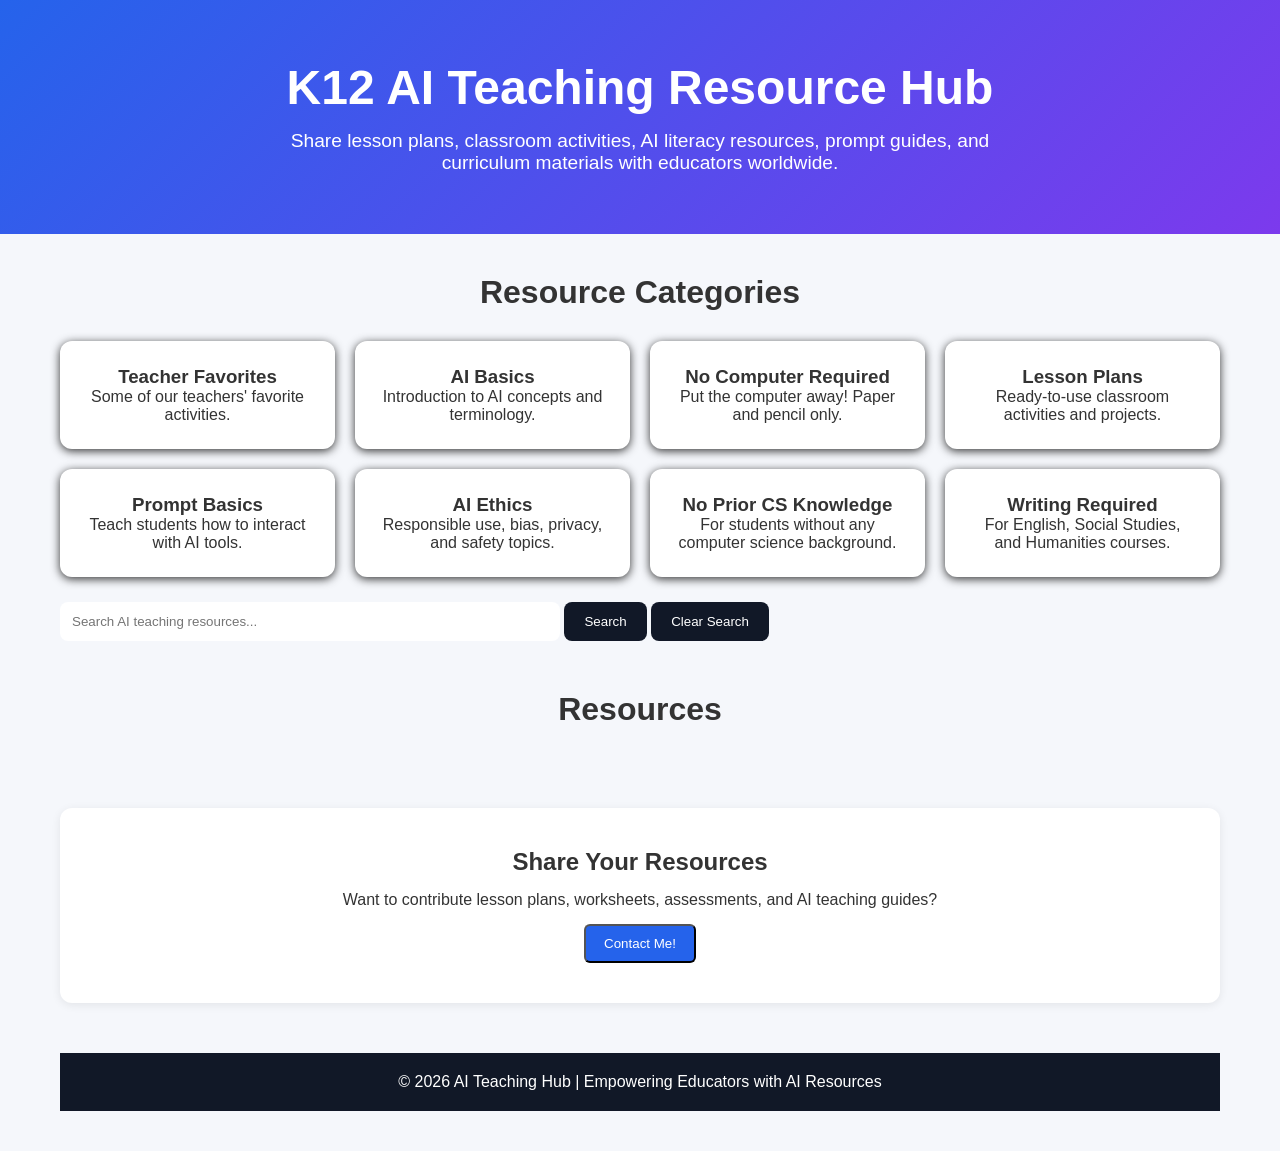
==== aiforteachers.html @ f29919f6 "Add new AI curriculum resources and update existing ones" ====
<!DOCTYPE html>
<html lang="en">
<head>
<meta charset="UTF-8">
<meta name="viewport" content="width=device-width, initial-scale=1.0">
<title> K12 AI Teaching Resource Hub</title>

<link rel="stylesheet" href="css/aiteachers.css" type="text/css">
    <script>
        const TF = "teacher-favorites";
        const AIB = "ai-basics";
        const NC = "no-computer";
        const LP = "lesson-plans";
        const PB = "prompt-basics";
        const AIE = "ai-ethics";
        const NCS = "no-prior-cs";
        const WR = "writing-req";
        const all_categories = [TF, AIB, NC, LP, PB, AIE, NCS, WR];
        var curr_categories = [TF, AIB, NC, LP, PB, AIE, NCS, WR];
        const resources = [
            {
            title: "AI4K12.org",
                description: "Initiative for building guidelines for education about AI for K12 teachers. Includes curriculum guides and resources, books, activities for teaching AI across all levels.",
                tags: [AIB, LP, AIE, NCS],
                grade: "Elementary, Middle, High School",
                difficulty: "All levels",
                link: "https://ai4k12.org/"
            },
            {
            title: "AI4GA.org",
                description: "Particularly focused on underreprepresented student populations in Georgia, US. Includes a curriculum, resources, and professional development.",
                tags: [AIB, LP, AIE, NCS],
                grade: "Middle School",
                difficulty: "No prior computer science",
                link: "https://ai4ga.org/"
            },
            {
            title: "Mouse AI Curriculum",
                description: "Covers the basics from What is AI? to how ChatGPT works. Through the Mouse program in NYC (https://mouse.org/)",
                tags: [AIB, LP],
                grade: "Middle School",
                difficulty: "No prior computer science",
                link: "https://www.cs.cmu.edu/~pvirtue/AIS/mouse/"
            },
          {
            title: "Demystifying AI Curriculum",
                description: "Covers the basics from What is AI? to how ChatGPT works for upper high school or early college students.",
                tags: [AIB, LP],
                grade: "High School, College",
                difficulty: "No prior computer science",
                link: "https://www.cs.cmu.edu/~15181/"
            },
        {  
            title: "Model AI Assignments",
                description: "Many different assignments written mostly by academic professors for college courses, professional development, and some K12 teachers.",
                tags: [AIB, LP, AIE],
                grade: "High School, College, Post-College",
                difficulty: "All levels",
            link: "https://modelai.gettysburg.edu/"
        ];

        document.addEventListener("DOMContentLoaded", () => {
            loadResources();
        });

        function hasCommonString(array1, array2) {
            return array1.some(item => array2.includes(item));
        }

        function loadResources(){
            container = document.getElementById("resources");
            container.innerHTML = "";

            query = document
                .getElementById("searchInput")
                .value
                .toLowerCase();

            filtered_resources = resources.filter(resource =>
                (resource.title.toLowerCase().includes(query) ||
                resource.description.toLowerCase().includes(query) ||
                resource.tags.some(tag =>
                    tag.toLowerCase().includes(query)
                )) &&
                resource.tags.some(tag => curr_categories.includes(tag))   
            );
            
            filtered_resources.forEach(res => {
                if (hasCommonString(res.tags, curr_categories)){
                    const cardElement = document.createElement("div");
                    cardElement.className = "activity-card";
                
                    cardElement.innerHTML = `
                        <div class="activity-title">${res.title}</div>
                
                        <div class="activity-meta">
                            <span class="badge">${res.grade}</span>
                            <span class="badge">${res.difficulty}</span>
                        </div>
                
                        <div class="activity-description">
                            ${res.description}
                        </div>
                
                        <a class="activity-link"
                           href="${res.link}">
                            View Activity →
                        </a>
                    `;
                
                    container.appendChild(cardElement);
                }
            });
        }

        function searchResources() {
            loadResources();
        }

        function clearSearch(){
            document
                .getElementById("searchInput")
                .value = "";
            loadResources();
        }

        function toggleResults(){
            let element = document.getElementById("search");
            let hidden = element.getAttribute("hidden");

            if (hidden) {
               element.removeAttribute("hidden");
            } else {
               element.setAttribute("hidden", "hidden");
            }
        }

        function toggleCategorySelected(element){
            var id = element.id;

            if (curr_categories.includes(id)){
                element.style.boxShadow = "0 2px 10px rgba(0,0,0,0.08)";
                curr_categories = curr_categories.filter(item => item !== id);
            }
            else{
                element.style.boxShadow = "0 2px 10px rgba(0,0,0,0.8)";
                curr_categories.push(id);
            }

            loadResources();
        }

        function displayResults(results){
            const container = document.getElementById("card-container");
            container.innerHTML = "";

            results.forEach(result => {
                const cardElement = document.createElement("div");
                cardElement.className = "search-card";
            
                cardElement.innerHTML = `
                    <h3>${result.title}</h3>
                    <p>Grades: ${result.grade}</p>
                    <p>Link: ${result.link}</p>
                `;
            
                container.appendChild(cardElement);
            });
            toggleResults();
        }
    </script>
</head>

<body>

<header>
    <h1>K12 AI Teaching Resource Hub</h1>
    <p>
        Share lesson plans, classroom activities, AI literacy resources,
        prompt guides, and curriculum materials with educators worldwide.
    </p>

</header>

<div class="container">

    <h2 class="section-title">Resource Categories</h2>

    <div class="categories">
        <div class="category-card" id="teacher-favorites" onclick="toggleCategorySelected(this)">
            <h3>Teacher Favorites</h3>
            <p>Some of our teachers' favorite activities.</p>
        </div>
        
        <div class="category-card" id="ai-basics" onclick="toggleCategorySelected(this)">
            <h3>AI Basics</h3>
            <p>Introduction to AI concepts and terminology.</p>
        </div>

        <div class="category-card" id="no-computer" onclick="toggleCategorySelected(this)">
            <h3>No Computer Required</h3>
            <p>Put the computer away! Paper and pencil only.</p>
        </div>

        <div class="category-card" id="lesson-plans" onclick="toggleCategorySelected(this)">
            <h3>Lesson Plans</h3>
            <p>Ready-to-use classroom activities and projects.</p>
        </div>

        <div class="category-card" id="prompt-basics" onclick="toggleCategorySelected(this)">
            <h3>Prompt Basics</h3>
            <p>Teach students how to interact with AI tools.</p>
        </div>

        <div class="category-card" id="ai-ethics" onclick="toggleCategorySelected(this)">
            <h3>AI Ethics</h3>
            <p>Responsible use, bias, privacy, and safety topics.</p>
        </div>

        <div class="category-card" id="no-prior-cs" onclick="toggleCategorySelected(this)">
            <h3>No Prior CS Knowledge</h3>
            <p>For students without any computer science background.</p>
        </div>

        <div class="category-card" id="writing-req" onclick="toggleCategorySelected(this)">
            <h3>Writing Required</h3>
            <p>For English, Social Studies, and Humanities courses.</p>
        </div>
    </div>

    <div class="search-box">
        <input id="searchInput" type="text" placeholder="Search AI teaching resources...">
        <button onclick="searchResources();">Search</button>
        <button onclick="clearSearch();">Clear Search</button>
    </div>

    <h2 class="section-title" style="margin-top:50px;">
        Resources
    </h2>

    <div class="resources" id="resources">
    </div>

    <div class="contact-section">
        <h2>Share Your Resources</h2>
        <p style="margin:15px 0;">
            Want to contribute lesson plans, worksheets, assessments,
            and AI teaching guides?
        </p>
    <button onclick="showEmail()" class="btn">
        Contact Me!
    </button>

    <p id="address" style="display:none; margin-top:15px;">
        <span class="e-mail" data-user="htnesors" data-website="ude.umc.werdna"></span>
    </p>
</div>

<script>
function showEmail() {
    document.getElementById("address").style.display = "block";
}
</script>      

<footer>
    <p>© 2026 AI Teaching Hub | Empowering Educators with AI Resources</p>
</footer>

</body>
</html>
---- css/aiteachers.css ----
*{
    margin:0;
    padding:0;
    box-sizing:border-box;
    font-family:Arial, sans-serif;
}

body{
    background:#f5f7fb;
    color:#333;
}

header{
    background:linear-gradient(135deg,#2563eb,#7c3aed);
    color:white;
    padding:60px 20px;
    text-align:center;
}

header h1{
    font-size:3rem;
    margin-bottom:15px;
}

header p{
    font-size:1.2rem;
    max-width:700px;
    margin:auto;
}

.search-box{
    margin-top:25px;
}

.search-box input{
    width:60%;
    max-width:500px;
    padding:12px;
    border:none;
    border-radius:8px;
}

.search-box button{
    padding:12px 20px;
    border:none;
    background:#111827;
    color:white;
    border-radius:8px;
    cursor:pointer;
}

.container{
    max-width:1200px;
    margin:auto;
    padding:40px 20px;
}

.section-title{
    text-align:center;
    margin-bottom:30px;
    font-size:2rem;
}

.categories{
    display:grid;
    grid-template-columns:repeat(auto-fit,minmax(220px,1fr));
    gap:20px;
}

.category-card{
    background:white;
    padding:25px;
    border-radius:12px;
    box-shadow:0 2px 10px rgba(0,0,0,0.8);
    text-align:center;
}

.resources{
    display:grid;
    grid-template-columns:repeat(auto-fit,minmax(300px,1fr));
    gap:25px;
    margin-top:20px;
}

.resource-card{
    background:white;
    border-radius:12px;
    overflow:hidden;
    box-shadow:0 2px 10px rgba(0,0,0,0.8);
}

.resource-card img{
    width:100%;
    height:180px;
    object-fit:cover;
}

.resource-content{
    padding:20px;
}

.resource-content h3{
    margin-bottom:10px;
}

.resource-content p{
    margin-bottom:15px;
}

.btn{
    display:inline-block;
    background:#2563eb;
    color:white;
    padding:10px 18px;
    text-decoration:none;
    border-radius:6px;
}

.contact-section{
    background:white;
    padding:40px;
    border-radius:12px;
    text-align:center;
    margin-top:50px;
    box-shadow:0 2px 10px rgba(0,0,0,0.08);
}

.e-mail:before {
    content: attr(data-website) "\0040" attr(data-user);
    unicode-bidi: bidi-override;
    direction: rtl;
}

#searchCardContainer {
    display: flex;
    flex-direction: column;
    gap: 15px;
}

.search-card {
    padding: 15px;
    border: 1px solid #ddd;
    border-radius: 8px;
    background: white;
}

#cardContainer {
    display: grid;
    grid-template-columns: repeat(auto-fill, minmax(340px, 1fr));
    gap: 20px;
    padding: 20px;
}

.activity-card {
    display: flex;
    flex-direction: column;
    background: #ffffff;
    border-radius: 12px;
    padding: 20px;
    box-shadow: 0 3px 10px rgba(0,0,0,0.12);
    transition: transform 0.2s ease, box-shadow 0.2s ease;
}

.activity-card:hover {
    transform: translateY(-4px);
    box-shadow: 0 8px 20px rgba(0,0,0,0.18);
}

.activity-title {
    font-size: 1.4rem;
    font-weight: bold;
    color: #1f2937;
    margin-bottom: 10px;
}

.activity-meta {
    display: flex;
    gap: 10px;
    flex-wrap: wrap;
    margin-bottom: 15px;
}

.badge {
    background: #e8f0ff;
    color: #2563eb;
    padding: 5px 12px;
    border-radius: 20px;
    font-size: 0.85rem;
    font-weight: 600;
}

.activity-description {
    color: #555;
    line-height: 1.5;
    flex-grow: 1;
    margin-bottom: 20px;
}

.activity-link {
    align-self: flex-start;
    background: #2563eb;
    color: white;
    text-decoration: none;
    padding: 10px 18px;
    border-radius: 8px;
    font-weight: bold;
    transition: background 0.2s;
}

.activity-link:hover {
    background: #1d4ed8;
}    

footer{
    background:#111827;
    color:white;
    text-align:center;
    padding:20px;
    margin-top:50px;
}
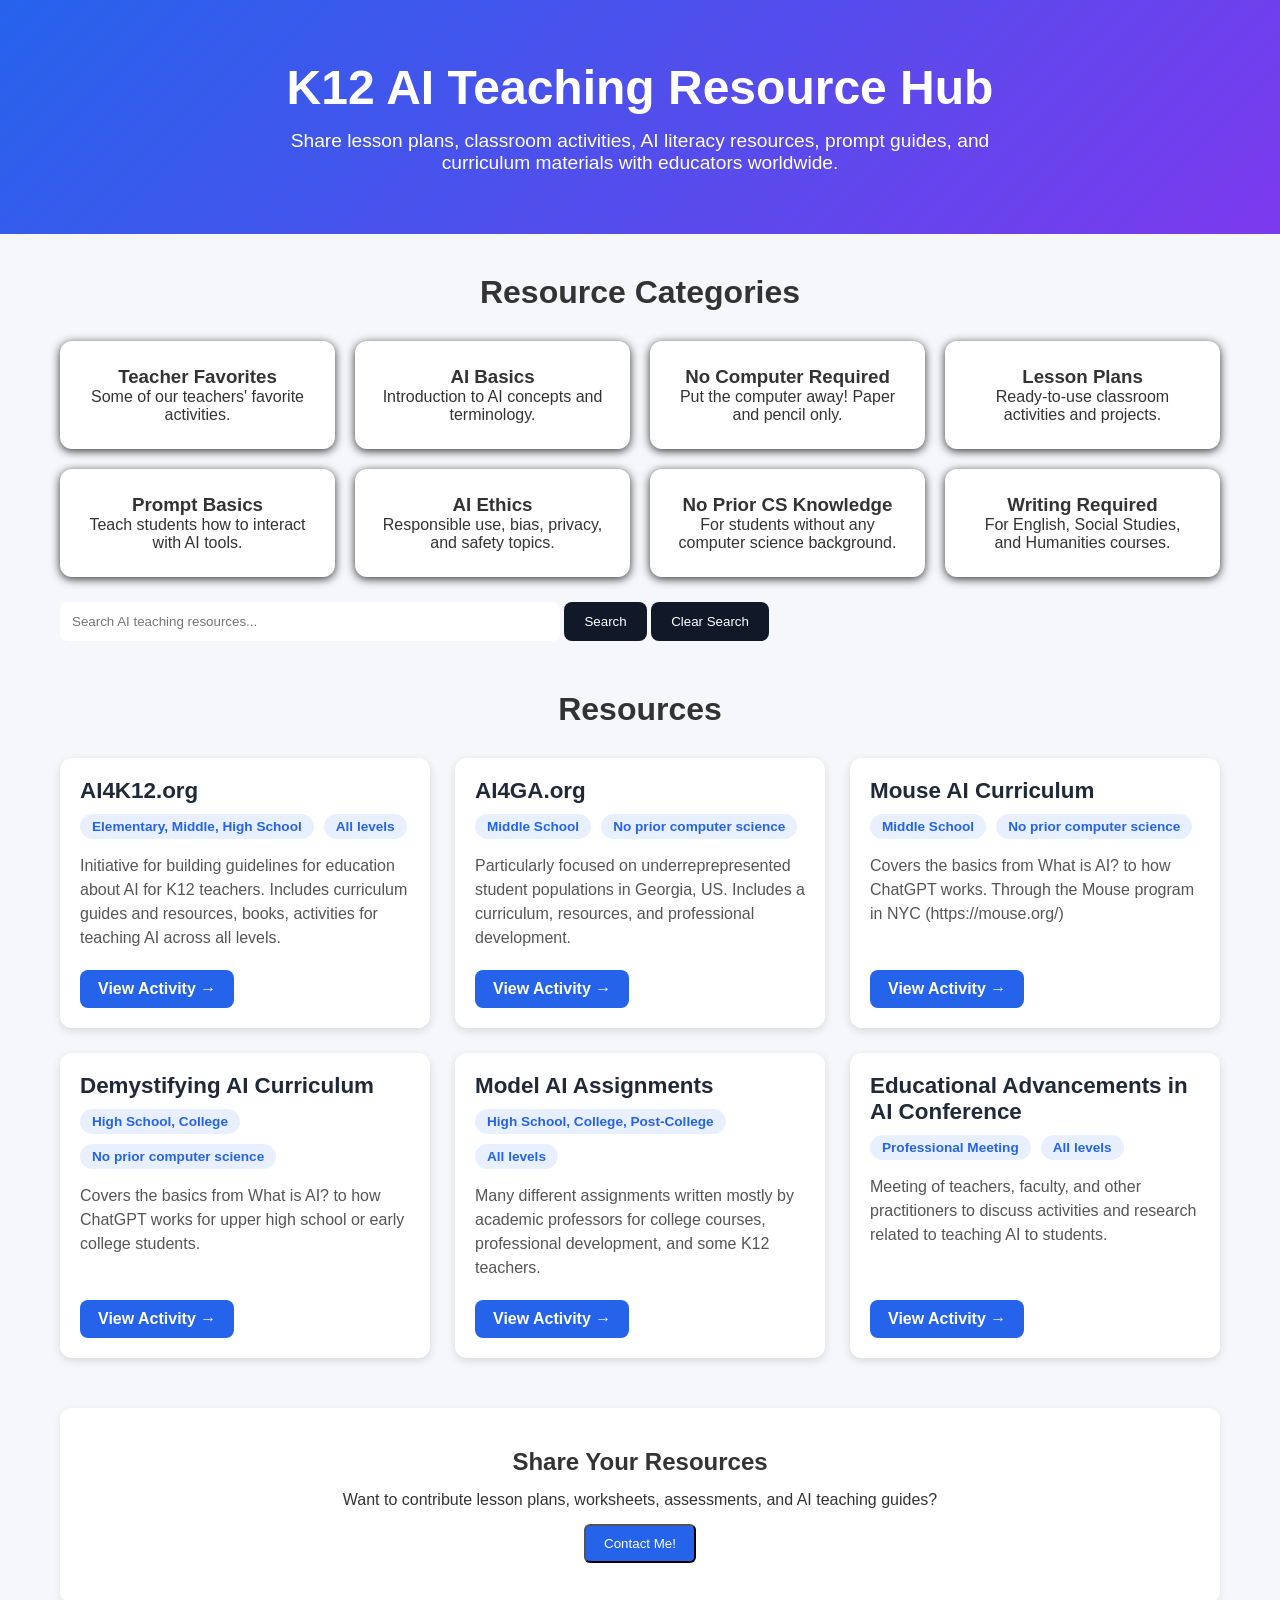
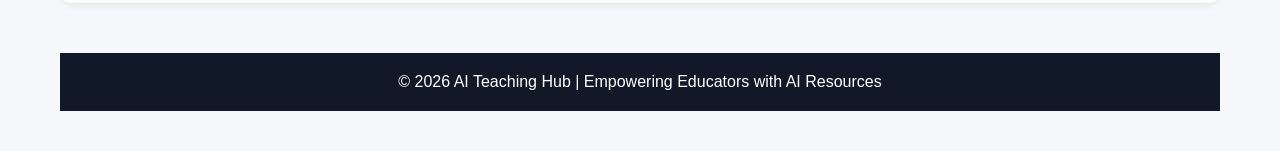
==== commit d236ef03: "Add new conference entry to AI resources" ====
--- a/aiforteachers.html
+++ b/aiforteachers.html
@@ -57,6 +57,15 @@
                 grade: "High School, College, Post-College",
                 difficulty: "All levels",
             link: "https://modelai.gettysburg.edu/"
+        },
+            {  
+            title: "Educational Advancements in AI Conference",
+                description: "Meeting of teachers, faculty, and other practitioners to discuss activities and research related to teaching AI to students.",
+                tags: [AIB, NC, AIE],
+                grade: "Professional Meeting",
+                difficulty: "All levels",
+            link: "https://eaai-conf.github.io/"
+        },
         ];
 
         document.addEventListener("DOMContentLoaded", () => {
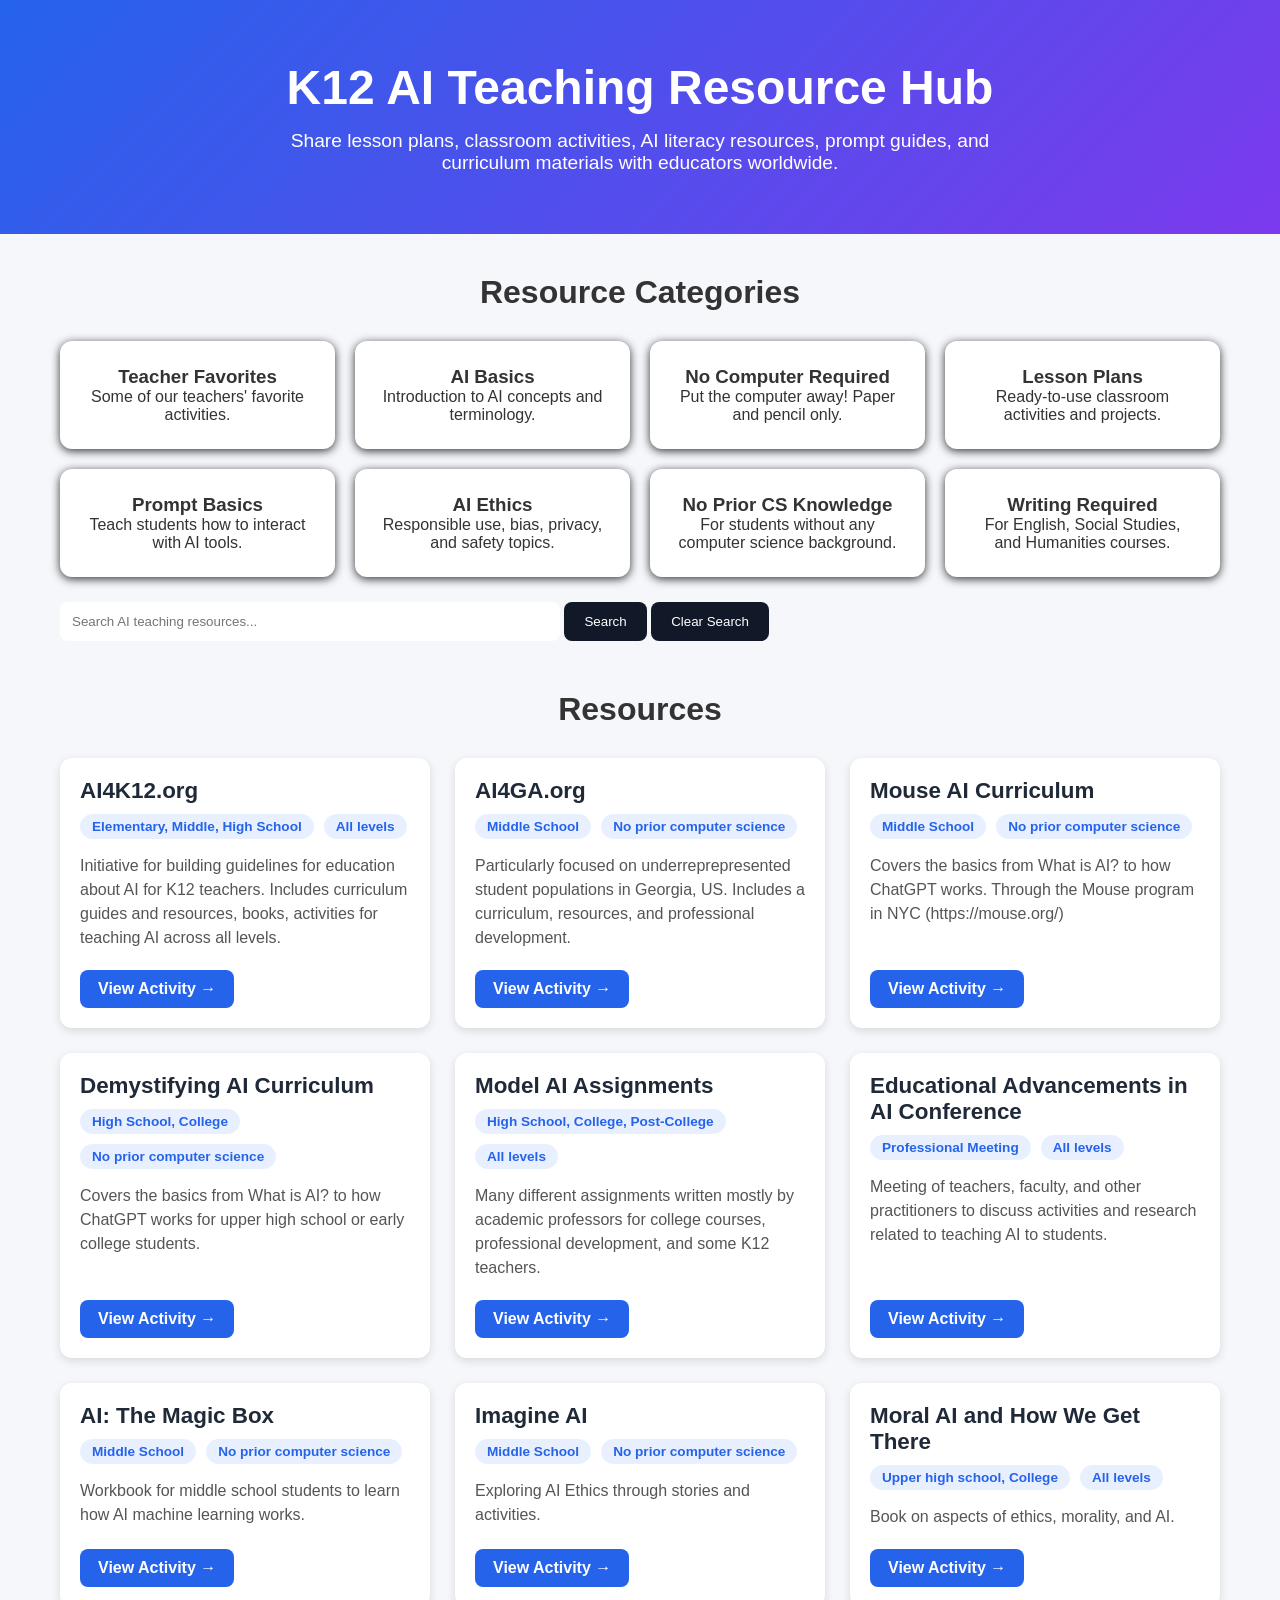
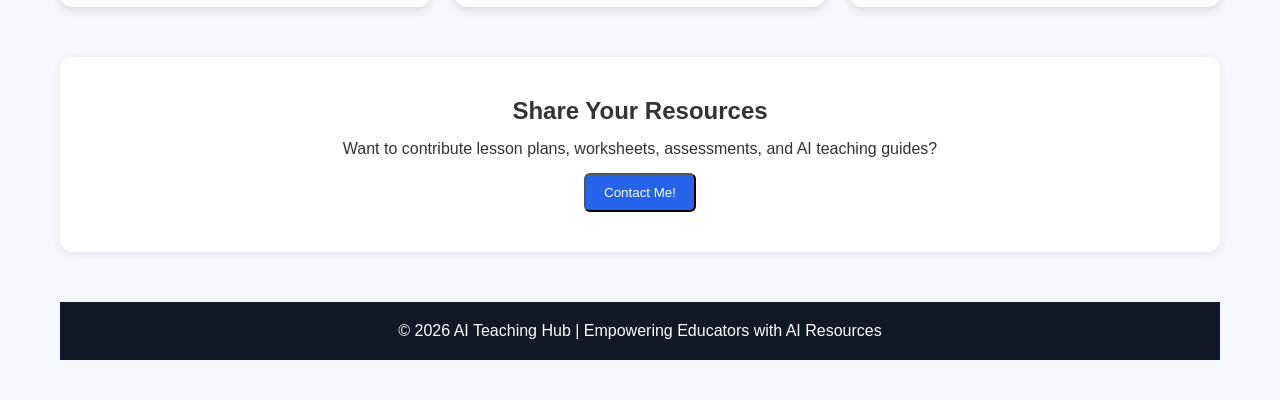
==== commit 6d9ad384: "Add new AI resources for middle school and high school" ====
--- a/aiforteachers.html
+++ b/aiforteachers.html
@@ -66,6 +66,30 @@
                 difficulty: "All levels",
             link: "https://eaai-conf.github.io/"
         },
+            {  
+            title: "AI: The Magic Box",
+                description: "Workbook for middle school students to learn how AI machine learning works.",
+                tags: [AIB, NC],
+                grade: "Middle School",
+                difficulty: "No prior computer science",
+            link: "https://www.amazon.com/AI-Magic-Box-Artificial-Intelligence/dp/B0DKCR7QPW"
+        },
+            {  
+            title: "Imagine AI",
+                description: "Exploring AI Ethics through stories and activities.",
+                tags: [NC, AIE, WR],
+                grade: "Middle School",
+                difficulty: "No prior computer science",
+            link: "https://www.colorado.edu/project/imagine-ai/resources"
+        },
+            {  
+            title: "Moral AI and How We Get There",
+                description: "Book on aspects of ethics, morality, and AI.",
+                tags: [NC, AIE],
+                grade: "Upper high school, College",
+                difficulty: "All levels",
+            link: "https://www.amazon.com/Moral-AI-How-Get-There/dp/0241454751/"
+        },
         ];
 
         document.addEventListener("DOMContentLoaded", () => {
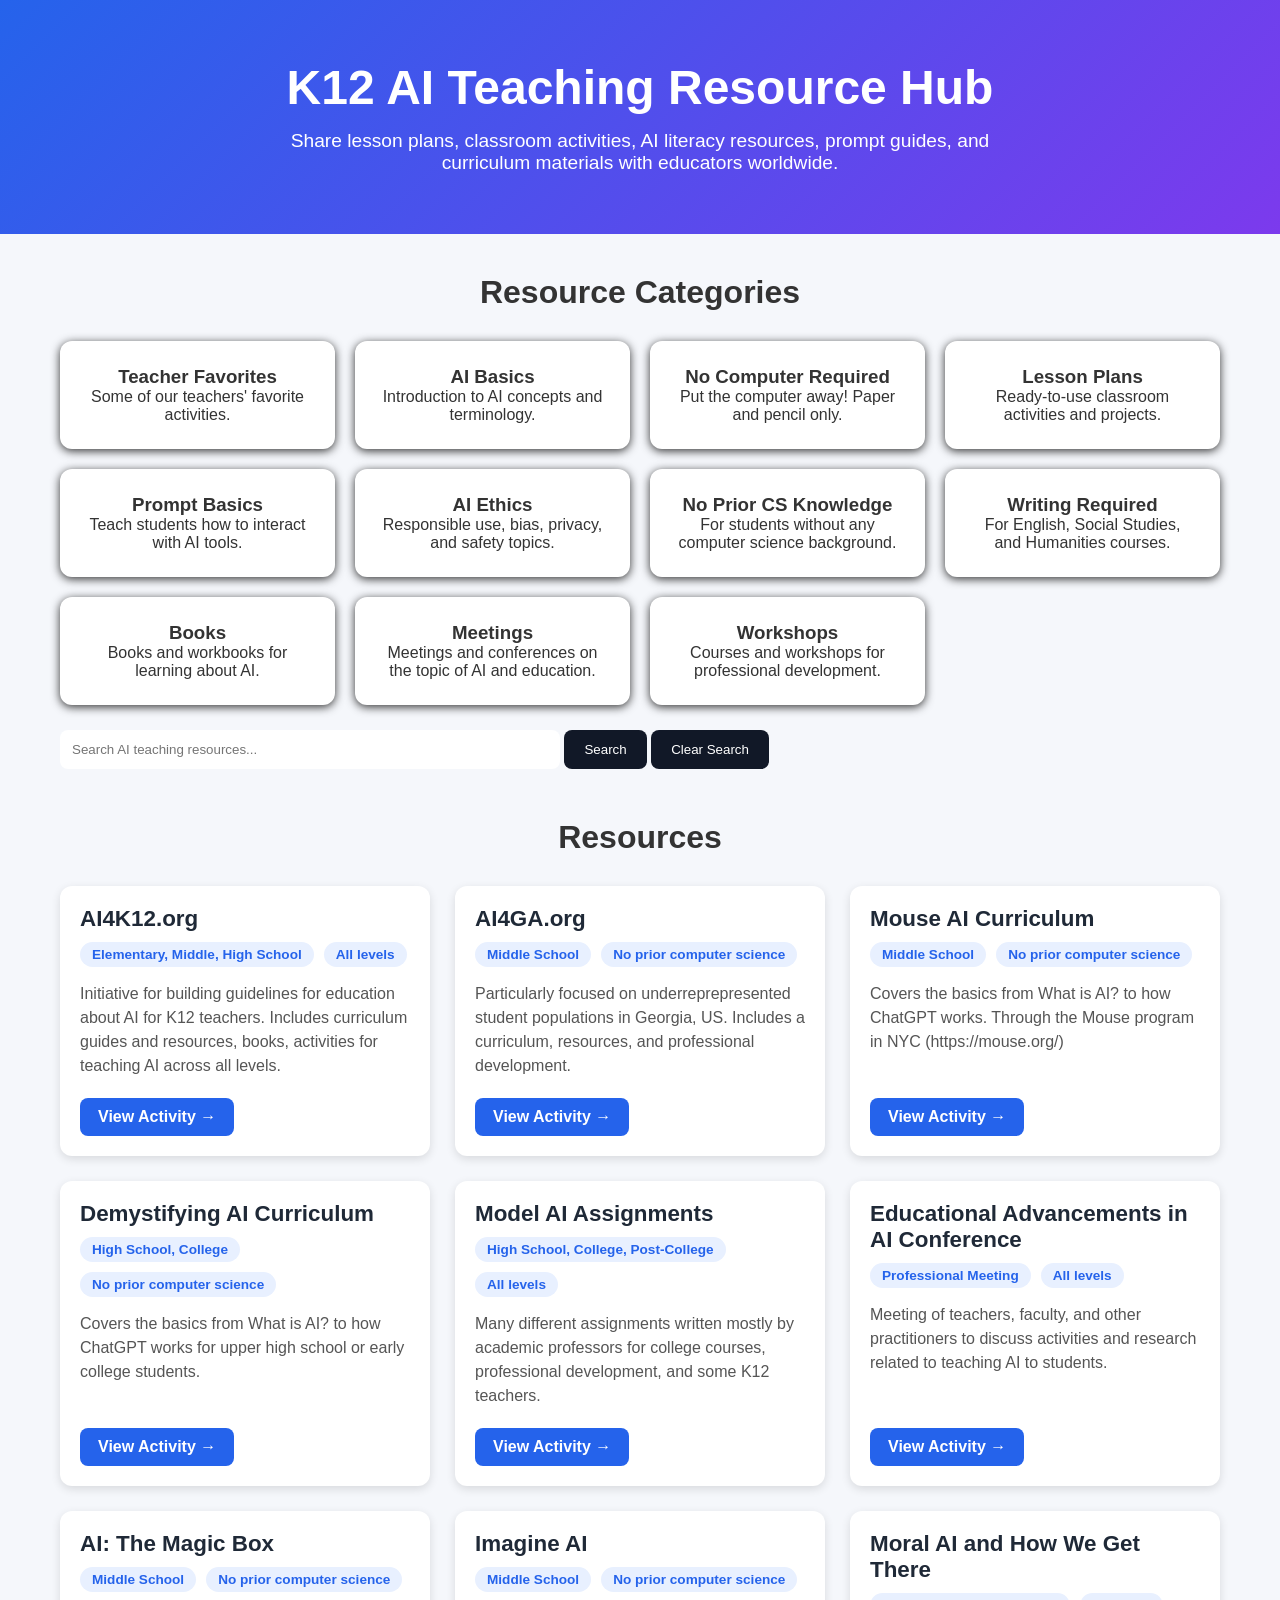
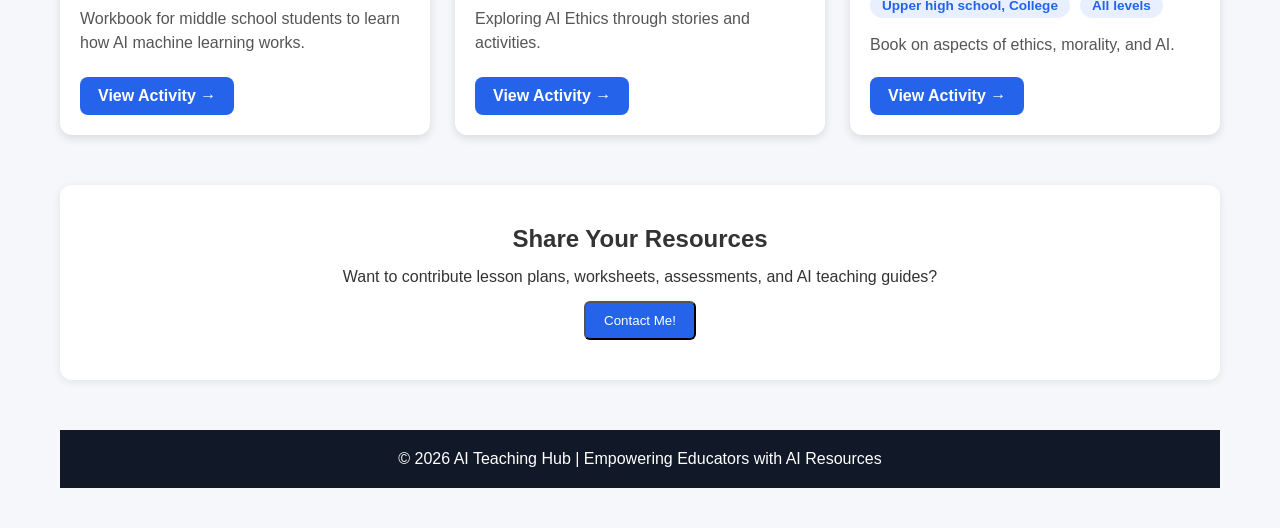
==== commit f78a923a: "Add categories for books, meetings, and workshops Added new categories for books, meetings, and work" ====
--- a/aiforteachers.html
+++ b/aiforteachers.html
@@ -15,8 +15,12 @@
         const AIE = "ai-ethics";
         const NCS = "no-prior-cs";
         const WR = "writing-req";
-        const all_categories = [TF, AIB, NC, LP, PB, AIE, NCS, WR];
-        var curr_categories = [TF, AIB, NC, LP, PB, AIE, NCS, WR];
+        const BOOK = "book";
+        const MEET = "meeting";
+        const WKSP = "course";
+        
+        const all_categories = [TF, AIB, NC, LP, PB, AIE, NCS, WR, BOOK, MEET, WKSP];
+        var curr_categories = [TF, AIB, NC, LP, PB, AIE, NCS, WR, BOOK, MEET, WKSP];
         const resources = [
             {
             title: "AI4K12.org",
@@ -45,7 +49,7 @@
           {
             title: "Demystifying AI Curriculum",
                 description: "Covers the basics from What is AI? to how ChatGPT works for upper high school or early college students.",
-                tags: [AIB, LP],
+                tags: [AIB, LP, WKSP],
                 grade: "High School, College",
                 difficulty: "No prior computer science",
                 link: "https://www.cs.cmu.edu/~15181/"
@@ -61,7 +65,7 @@
             {  
             title: "Educational Advancements in AI Conference",
                 description: "Meeting of teachers, faculty, and other practitioners to discuss activities and research related to teaching AI to students.",
-                tags: [AIB, NC, AIE],
+                tags: [AIB, NC, AIE, MEET],
                 grade: "Professional Meeting",
                 difficulty: "All levels",
             link: "https://eaai-conf.github.io/"
@@ -69,7 +73,7 @@
             {  
             title: "AI: The Magic Box",
                 description: "Workbook for middle school students to learn how AI machine learning works.",
-                tags: [AIB, NC],
+                tags: [AIB, NC, BOOK],
                 grade: "Middle School",
                 difficulty: "No prior computer science",
             link: "https://www.amazon.com/AI-Magic-Box-Artificial-Intelligence/dp/B0DKCR7QPW"
@@ -77,7 +81,7 @@
             {  
             title: "Imagine AI",
                 description: "Exploring AI Ethics through stories and activities.",
-                tags: [NC, AIE, WR],
+                tags: [NC, AIE, WR, BOOK],
                 grade: "Middle School",
                 difficulty: "No prior computer science",
             link: "https://www.colorado.edu/project/imagine-ai/resources"
@@ -85,7 +89,7 @@
             {  
             title: "Moral AI and How We Get There",
                 description: "Book on aspects of ethics, morality, and AI.",
-                tags: [NC, AIE],
+                tags: [NC, AIE, BOOK],
                 grade: "Upper high school, College",
                 difficulty: "All levels",
             link: "https://www.amazon.com/Moral-AI-How-Get-There/dp/0241454751/"
@@ -259,6 +263,21 @@
             <h3>Writing Required</h3>
             <p>For English, Social Studies, and Humanities courses.</p>
         </div>
+
+        <div class="category-card" id="book" onclick="toggleCategorySelected(this)">
+            <h3>Books</h3>
+            <p>Books and workbooks for learning about AI.</p>
+        </div>
+
+        <div class="category-card" id="meeting" onclick="toggleCategorySelected(this)">
+            <h3>Meetings</h3>
+            <p>Meetings and conferences on the topic of AI and education.</p>
+        </div>
+
+        <div class="category-card" id="course" onclick="toggleCategorySelected(this)">
+            <h3>Workshops</h3>
+            <p>Courses and workshops for professional development.</p>
+        </div>
     </div>
 
     <div class="search-box">
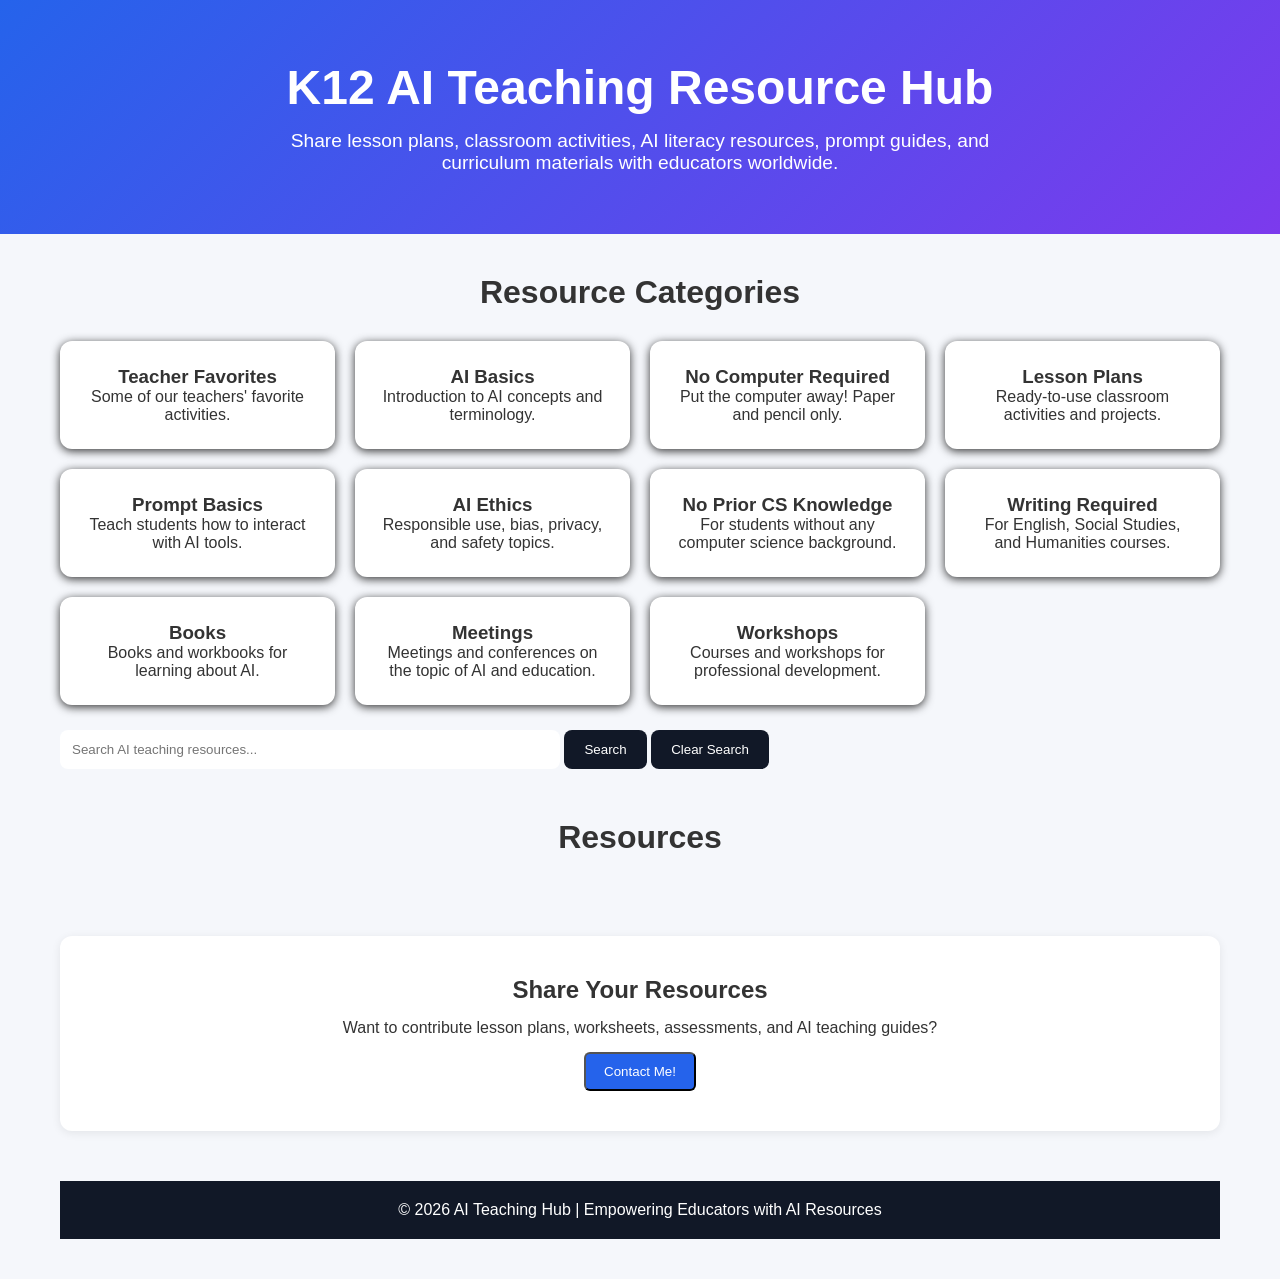
==== commit 2570b582: "Add new AI resources for high school teachers" ====
--- a/aiforteachers.html
+++ b/aiforteachers.html
@@ -94,6 +94,30 @@
                 difficulty: "All levels",
             link: "https://www.amazon.com/Moral-AI-How-Get-There/dp/0241454751/"
         },
+            {
+            title: "Prompt like a Professional",
+                description: "AI activities, prompting guides, and explanations designed for a 12th grade English classroom.",
+                tags: [AIB, NCS, TC],
+                grade: "High School",
+                difficulty: "No prior computer science",
+                link: "https://modernwritinglab.netlify.app"
+            },
+            {
+            title: "Neural Arcade",
+                description: "AI activities, games, and explanations designed for an English classroom.",
+                tags: [AIB, NCS, TC],
+                grade: "High School",
+                difficulty: "No prior computer science",
+                link: "https://neural-arcade.com"
+            },
+            {
+            title: "Teachable Machine",
+                description: "Google tool to walk students through providing training data to build a classifier, talking about bias and overconfidence.",
+                tags: [AIB, NCS, TC],
+                grade: "High School",
+                difficulty: "No prior computer science",
+                link: "https://teachablemachine.withgoogle.com/"
+            },
         ];
 
         document.addEventListener("DOMContentLoaded", () => {
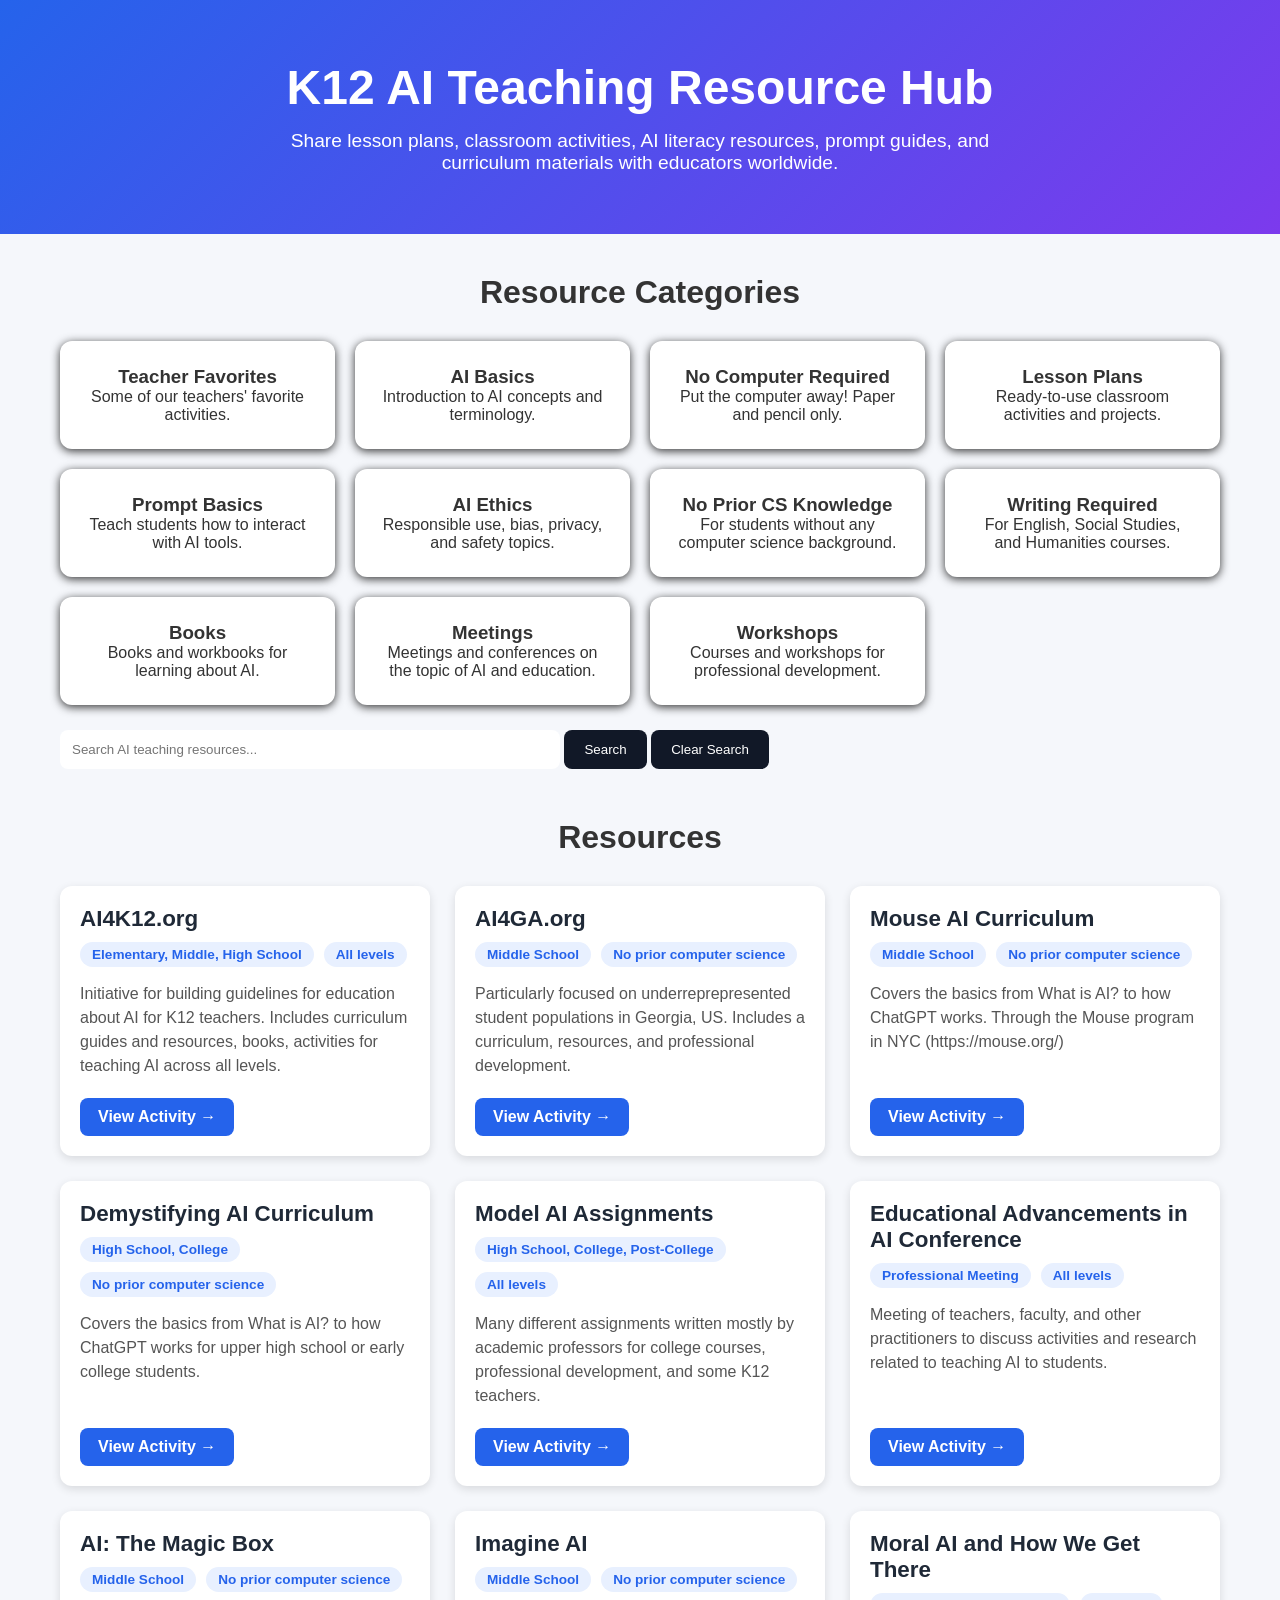
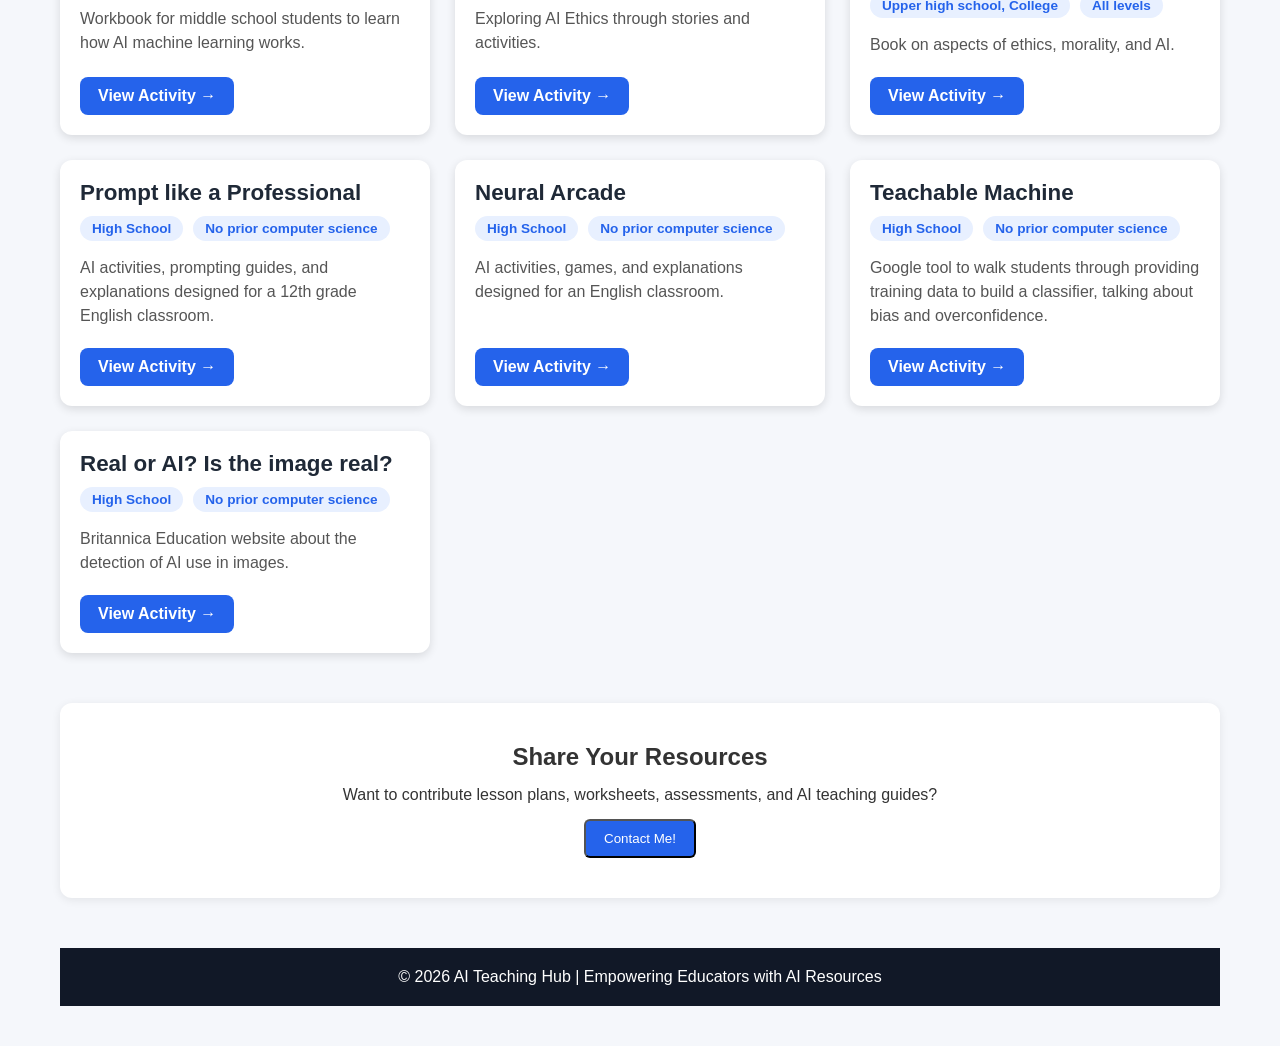
==== commit eaa3bb13: "Update tags for AI activities in aiforteachers.html" ====
--- a/aiforteachers.html
+++ b/aiforteachers.html
@@ -97,7 +97,7 @@
             {
             title: "Prompt like a Professional",
                 description: "AI activities, prompting guides, and explanations designed for a 12th grade English classroom.",
-                tags: [AIB, NCS, TC],
+                tags: [AIB, NCS, TF],
                 grade: "High School",
                 difficulty: "No prior computer science",
                 link: "https://modernwritinglab.netlify.app"
@@ -105,7 +105,7 @@
             {
             title: "Neural Arcade",
                 description: "AI activities, games, and explanations designed for an English classroom.",
-                tags: [AIB, NCS, TC],
+                tags: [AIB, NCS, TF],
                 grade: "High School",
                 difficulty: "No prior computer science",
                 link: "https://neural-arcade.com"
@@ -113,11 +113,20 @@
             {
             title: "Teachable Machine",
                 description: "Google tool to walk students through providing training data to build a classifier, talking about bias and overconfidence.",
-                tags: [AIB, NCS, TC],
+                tags: [AIB, NCS, TF],
                 grade: "High School",
                 difficulty: "No prior computer science",
                 link: "https://teachablemachine.withgoogle.com/"
             },
+            {
+            title: "Real or AI? Is the image real?",
+                description: "Britannica Education website about the detection of AI use in images.",
+                tags: [NCS, TF],
+                grade: "High School",
+                difficulty: "No prior computer science",
+                link: "https://britannicaeducation.com/blog/quiz-real-or-ai/"
+            },
+            
         ];
 
         document.addEventListener("DOMContentLoaded", () => {
